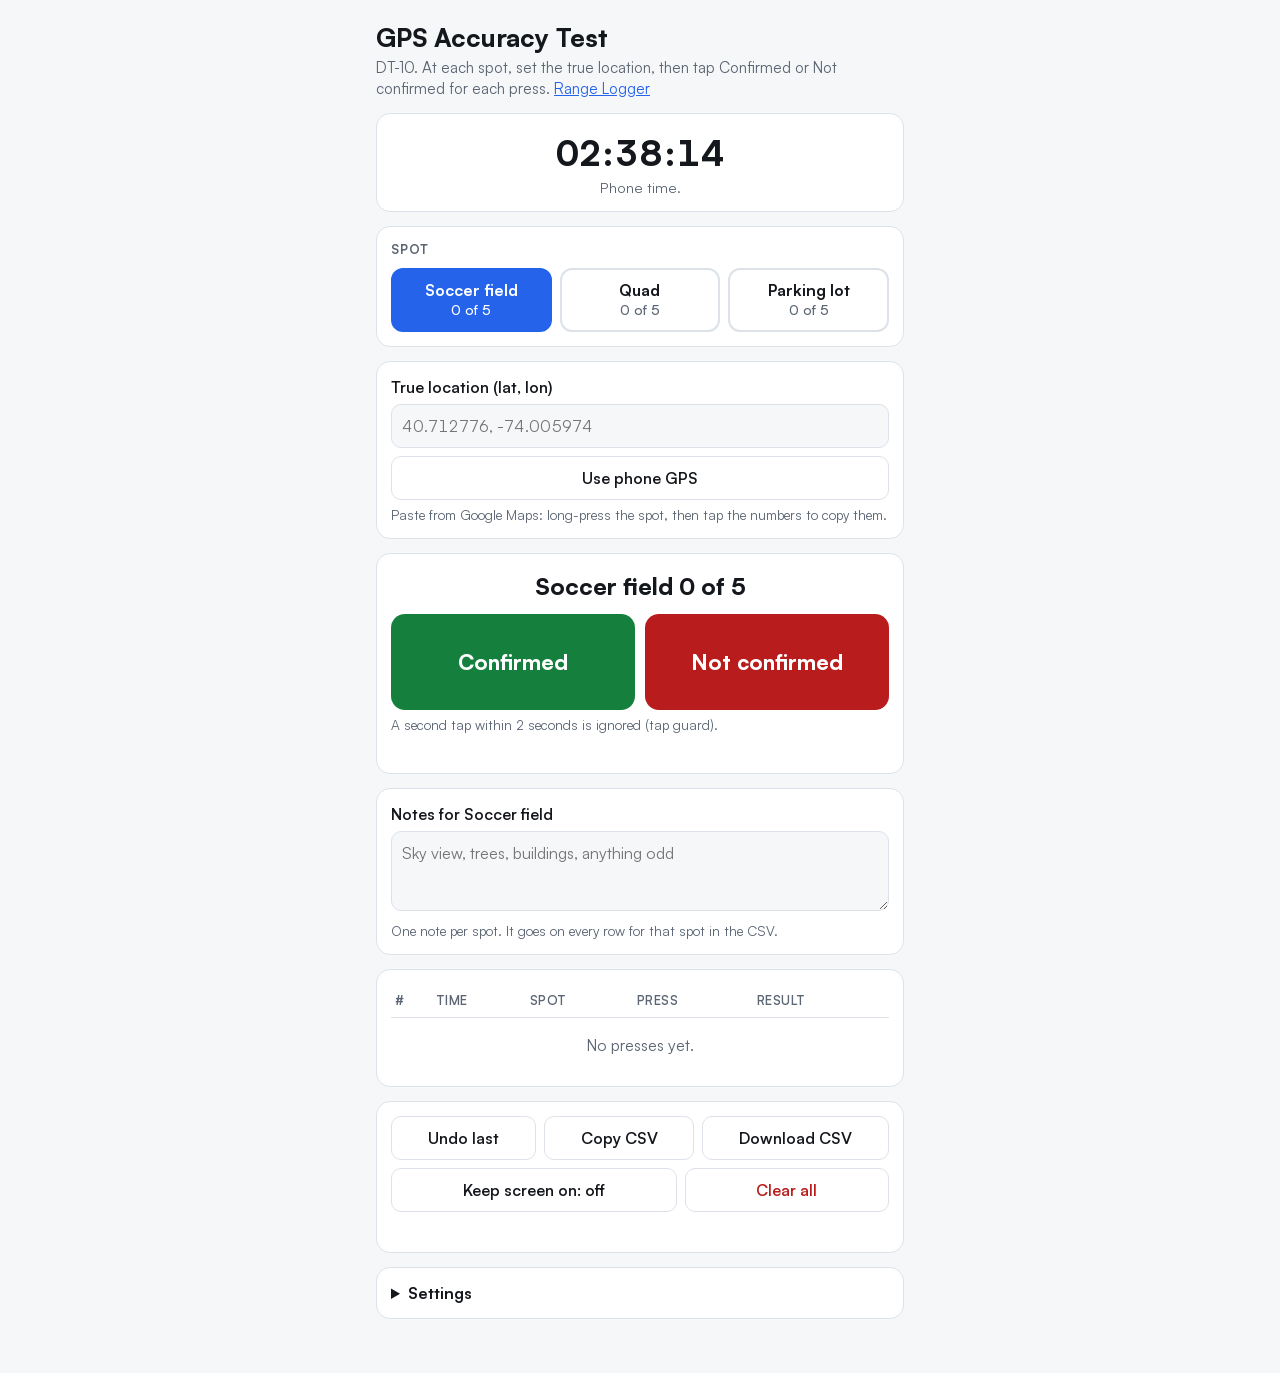
==== dt10.html @ 2b9cac17 "Add DT-10 GPS test page" ====
<!DOCTYPE html>
<html lang="en">
<head>
<meta charset="utf-8">
<meta name="viewport" content="width=device-width, initial-scale=1, viewport-fit=cover">
<meta name="color-scheme" content="light dark">
<title>GPS Accuracy Test</title>
<style>
  @font-face {
    font-family: "Satoshi";
    src: url("fonts/Satoshi-Variable.woff2") format("woff2");
    font-weight: 300 900;
    font-display: swap;
  }
  :root {
    --bg: #f6f7f9; --card: #ffffff; --text: #14171c; --muted: #5b6573; --line: #dde2e8;
    --accent: #2563eb; --accent-text: #ffffff; --ok: #15803d; --ok-bg: #dcfce7;
    --bad: #b91c1c; --bad-bg: #fee2e2; --flash: #dbeafe;
  }
  @media (prefers-color-scheme: dark) {
    :root {
      --bg: #0f1216; --card: #171b21; --text: #e8ecf1; --muted: #9aa5b3; --line: #2a313b;
      --accent: #3b82f6; --accent-text: #ffffff; --ok: #4ade80; --ok-bg: #14301f;
      --bad: #f87171; --bad-bg: #3a1717; --flash: #1e3a5f;
    }
  }
  * { box-sizing: border-box; }
  body {
    margin: 0; background: var(--bg); color: var(--text);
    font-family: "Satoshi", system-ui, -apple-system, "Segoe UI", sans-serif;
    -webkit-text-size-adjust: 100%;
  }
  main { max-width: 560px; margin: 0 auto; padding: 16px 16px 40px; }
  h1 { margin: 4px 0 2px; font-size: 1.6rem; font-weight: 800; }
  h2 { margin: 0 0 10px; font-size: 0.8rem; font-weight: 700; color: var(--muted); text-transform: uppercase; letter-spacing: 0.06em; }
  .sub { margin: 0 0 14px; color: var(--muted); font-size: 0.95rem; }
  .sub a { color: var(--accent); }
  .card { background: var(--card); border: 1px solid var(--line); border-radius: 14px; padding: 14px; margin-bottom: 14px; }
  .clock { font-variant-numeric: tabular-nums; font-size: 2.2rem; font-weight: 800; text-align: center; letter-spacing: 0.02em; }
  .hint { text-align: center; color: var(--muted); font-size: 0.9rem; margin-top: 2px; }
  button { font: inherit; touch-action: manipulation; cursor: pointer; }

  .spots { display: grid; grid-template-columns: repeat(3, 1fr); gap: 8px; }
  .spot-btn {
    min-height: 64px; padding: 8px 6px; border-radius: 12px; border: 2px solid var(--line);
    background: transparent; color: var(--text); font-weight: 700; line-height: 1.2;
  }
  .spot-btn .cnt { display: block; font-weight: 500; font-size: 0.85rem; color: var(--muted); margin-top: 2px; font-variant-numeric: tabular-nums; }
  .spot-btn[aria-pressed="true"] { background: var(--accent); color: var(--accent-text); border-color: var(--accent); }
  .spot-btn[aria-pressed="true"] .cnt { color: var(--accent-text); }

  .count { font-size: 1.5rem; font-weight: 800; text-align: center; font-variant-numeric: tabular-nums; margin: 2px 0 12px; }
  .results { display: grid; grid-template-columns: 1fr 1fr; gap: 10px; }
  .res-btn {
    min-height: 96px; border-radius: 14px; font-size: 1.35rem; font-weight: 800; line-height: 1.15;
    border: 2px solid transparent;
  }
  .res-btn.yes { background: var(--ok); color: #ffffff; }
  .res-btn.no { background: var(--bad); color: #ffffff; }
  @media (prefers-color-scheme: dark) {
    .res-btn.yes, .res-btn.no { color: #0f1216; }
  }
  .res-btn:active { transform: scale(0.98); }
  .res-btn.guarded { opacity: 0.5; }

  .row { display: flex; gap: 8px; flex-wrap: wrap; }
  .row > * { flex: 1 1 auto; }
  .tool {
    min-height: 44px; padding: 8px 12px; border-radius: 10px; border: 1px solid var(--line);
    background: transparent; color: var(--text); font-weight: 600;
  }
  .tool:disabled { color: var(--muted); cursor: default; }
  .tool.danger { color: var(--bad); }

  label { display: block; font-weight: 600; margin-bottom: 6px; }
  input[type="text"], textarea {
    width: 100%; font: inherit; padding: 10px; border-radius: 10px; border: 1px solid var(--line);
    background: var(--bg); color: var(--text);
  }
  input[type="text"] { font-variant-numeric: tabular-nums; }
  input[aria-invalid="true"] { border: 2px solid var(--bad); }
  textarea { min-height: 80px; resize: vertical; }
  .error { color: var(--bad); font-weight: 600; font-size: 0.9rem; margin: 6px 0 0; }
  .error:empty { display: none; }
  .srcline { font-size: 0.9rem; margin: 6px 0 0; color: var(--muted); }
  .srcline.gps { color: var(--text); font-weight: 600; }

  table { width: 100%; border-collapse: collapse; font-variant-numeric: tabular-nums; }
  th, td { text-align: left; padding: 8px 4px; border-bottom: 1px solid var(--line); font-size: 0.95rem; }
  th { color: var(--muted); font-weight: 600; font-size: 0.8rem; text-transform: uppercase; letter-spacing: 0.04em; }
  tr.new td { background: var(--flash); }
  .tag { display: inline-block; padding: 2px 8px; border-radius: 999px; border: 1px solid currentColor; font-weight: 700; font-size: 0.82rem; white-space: nowrap; }
  .tag.yes { color: var(--ok); background: var(--ok-bg); }
  .tag.no { color: var(--bad); background: var(--bad-bg); }
  .empty { color: var(--muted); text-align: center; padding: 16px 0; }
  .small { color: var(--muted); font-size: 0.85rem; margin: 6px 0 0; }
  .status { min-height: 1.2em; color: var(--muted); font-size: 0.9rem; margin-top: 8px; }
  details summary { cursor: pointer; font-weight: 700; }
</style>
</head>
<body>
<main>
  <h1>GPS Accuracy Test</h1>
  <p class="sub">DT-10. At each spot, set the true location, then tap Confirmed or Not confirmed for each press. <a href="index.html">Range Logger</a></p>

  <section class="card">
    <div class="clock" id="clock">--:--:--</div>
    <div class="hint">Phone time.</div>
  </section>

  <section class="card">
    <h2>Spot</h2>
    <div class="spots" id="spots" role="group" aria-label="Spot"></div>
  </section>

  <section class="card">
    <label for="loc">True location (lat, lon)</label>
    <input type="text" id="loc" inputmode="text" autocomplete="off" autocapitalize="off" spellcheck="false"
           placeholder="40.712776, -74.005974" aria-describedby="locErr locSrc">
    <p class="error" id="locErr" role="alert"></p>
    <p class="srcline" id="locSrc"></p>
    <div class="row" style="margin-top:8px">
      <button class="tool" id="gps" type="button">Use phone GPS</button>
    </div>
    <p class="small">Paste from Google Maps: long-press the spot, then tap the numbers to copy them.</p>
  </section>

  <section class="card">
    <div class="count" id="count" aria-live="polite"></div>
    <div class="results">
      <button class="res-btn yes" id="yes" type="button">Confirmed</button>
      <button class="res-btn no" id="no" type="button">Not confirmed</button>
    </div>
    <p class="small">A second tap within 2 seconds is ignored (tap guard).</p>
    <div class="status" id="status" role="status" aria-live="polite"></div>
  </section>

  <section class="card">
    <label for="note" id="noteLabel">Notes</label>
    <textarea id="note" placeholder="Sky view, trees, buildings, anything odd"></textarea>
    <p class="small">One note per spot. It goes on every row for that spot in the CSV.</p>
  </section>

  <section class="card">
    <table>
      <thead><tr><th>#</th><th>Time</th><th>Spot</th><th>Press</th><th>Result</th></tr></thead>
      <tbody id="rows"></tbody>
    </table>
    <div class="empty" id="empty">No presses yet.</div>
  </section>

  <section class="card">
    <div class="row">
      <button class="tool" id="undo" type="button">Undo last</button>
      <button class="tool" id="copy" type="button">Copy CSV</button>
      <button class="tool" id="download" type="button">Download CSV</button>
    </div>
    <div class="row" style="margin-top:8px">
      <button class="tool" id="wake" type="button">Keep screen on: off</button>
      <button class="tool danger" id="clear" type="button">Clear all</button>
    </div>
    <div class="status" id="status2" aria-hidden="true"></div>
  </section>

  <details class="card">
    <summary>Settings</summary>
    <div style="margin-top:10px">
      <label for="target">Presses per spot</label>
      <input type="text" id="target" inputmode="numeric" autocomplete="off">
      <p class="small">Used for the "3 of 5" count. Saved on this phone.</p>
    </div>
  </details>
</main>

<script>
(function () {
  "use strict";
  var KEY = "dt10.v1";
  var GUARD_MS = 2000;
  var SPOTS = ["Soccer field", "Quad", "Parking lot"];

  function blankSpot() { return { loc: "", source: "maps_pin", acc: null, note: "" }; }
  function freshState() {
    var s = { spot: SPOTS[0], target: 5, spots: {}, rows: [] };
    SPOTS.forEach(function (name) { s.spots[name] = blankSpot(); });
    return s;
  }

  // Browser storage can be missing or blocked, so every use is wrapped.
  function load() {
    var s = freshState();
    try {
      var raw = window.localStorage.getItem(KEY);
      var saved = raw ? JSON.parse(raw) : null;
      if (saved && Array.isArray(saved.rows)) {
        s.rows = saved.rows;
        if (SPOTS.indexOf(saved.spot) !== -1) { s.spot = saved.spot; }
        if (saved.target > 0) { s.target = saved.target; }
        SPOTS.forEach(function (name) {
          var sp = saved.spots && saved.spots[name];
          if (sp) {
            s.spots[name] = {
              loc: String(sp.loc || ""),
              source: sp.source === "phone_gps" ? "phone_gps" : "maps_pin",
              acc: typeof sp.acc === "number" ? sp.acc : null,
              note: String(sp.note || "")
            };
          }
        });
      }
    } catch (e) { /* start fresh */ }
    return s;
  }
  function save() {
    try { window.localStorage.setItem(KEY, JSON.stringify(state)); } catch (e) { /* not saved, still works */ }
  }

  var state = load();
  var lastTapAt = 0;
  var newestId = state.rows.length ? state.rows[state.rows.length - 1].id : null;
  var clearArmed = false, clearTimer = null;
  var wakeLock = null, wantWake = false;
  var gpsBusy = false;

  var el = function (id) { return document.getElementById(id); };
  function pad(n) { return (n < 10 ? "0" : "") + n; }
  function hms(d) { return pad(d.getHours()) + ":" + pad(d.getMinutes()) + ":" + pad(d.getSeconds()); }
  function setStatus(text) { el("status").textContent = text; el("status2").textContent = text; }
  function cur() { return state.spots[state.spot]; }

  // Reads "lat, lon" as Google Maps copies it. Also takes a space instead of the comma.
  function parseLoc(text) {
    var t = String(text).trim();
    if (t === "") { return { ok: false, msg: "Paste the true location first, as lat, lon." }; }
    var m = t.match(/^\(?\s*([-+]?\d+(?:\.\d+)?)\s*(?:,\s*|\s+)([-+]?\d+(?:\.\d+)?)\s*\)?$/);
    if (!m) { return { ok: false, msg: "That is not two numbers. Use the form 40.712776, -74.005974." }; }
    var lat = parseFloat(m[1]), lon = parseFloat(m[2]);
    if (!isFinite(lat) || !isFinite(lon)) { return { ok: false, msg: "That is not two numbers." }; }
    if (lat < -90 || lat > 90) { return { ok: false, msg: "Latitude must be between -90 and 90. Check the order is lat, lon." }; }
    if (lon < -180 || lon > 180) { return { ok: false, msg: "Longitude must be between -180 and 180." }; }
    return { ok: true, lat: lat, lon: lon };
  }

  function countFor(name) {
    return state.rows.filter(function (r) { return r.spot === name; }).length;
  }

  // Shows the error under the field. Empty is not marked as an error until a press is tried.
  function checkLoc(showEmpty) {
    var p = parseLoc(el("loc").value);
    var isEmpty = el("loc").value.trim() === "";
    var show = !p.ok && (!isEmpty || showEmpty);
    el("locErr").textContent = show ? p.msg : "";
    el("loc").setAttribute("aria-invalid", show ? "true" : "false");
    return p;
  }

  function renderSource() {
    var sp = cur(), s = el("locSrc");
    if (sp.source === "phone_gps" && sp.loc) {
      s.className = "srcline gps";
      s.textContent = "From phone GPS, accuracy +/- " + Math.round(sp.acc) + " m. Rows are marked phone_gps.";
    } else {
      s.className = "srcline";
      s.textContent = sp.loc ? "Pasted pin. Rows are marked maps_pin." : "";
    }
  }

  function renderSpots() {
    var box = el("spots");
    box.innerHTML = "";
    SPOTS.forEach(function (name) {
      var b = document.createElement("button");
      b.type = "button";
      b.className = "spot-btn";
      b.setAttribute("aria-pressed", name === state.spot ? "true" : "false");
      b.appendChild(document.createTextNode(name));
      var c = document.createElement("span");
      c.className = "cnt";
      c.textContent = countFor(name) + " of " + state.target;
      b.appendChild(c);
      b.addEventListener("click", function () { pickSpot(name); });
      box.appendChild(b);
    });
    el("count").textContent = state.spot + " " + countFor(state.spot) + " of " + state.target;
  }

  function renderSpotFields() {
    el("loc").value = cur().loc;
    el("note").value = cur().note;
    el("noteLabel").textContent = "Notes for " + state.spot;
    checkLoc(false);
    renderSource();
  }

  function pickSpot(name) {
    if (name === state.spot) { return; }
    state.spot = name;
    save();
    renderSpots();
    renderSpotFields();
    setStatus("Spot set to " + name + ".");
  }

  function renderRows() {
    var body = el("rows");
    body.innerHTML = "";
    state.rows.slice().reverse().forEach(function (r) {
      var tr = document.createElement("tr");
      if (r.id === newestId) { tr.className = "new"; }
      [String(r.n), hms(new Date(r.epoch_ms)), r.spot, String(r.press)].forEach(function (t) {
        var td = document.createElement("td");
        td.textContent = t;
        tr.appendChild(td);
      });
      var td = document.createElement("td");
      var tag = document.createElement("span");
      var yes = r.result === "confirmed";
      tag.className = "tag " + (yes ? "yes" : "no");
      tag.textContent = yes ? "Confirmed" : "Not confirmed";
      td.appendChild(tag);
      tr.appendChild(td);
      body.appendChild(tr);
    });
    el("empty").style.display = state.rows.length ? "none" : "block";
  }

  function renderAll() { renderSpots(); renderRows(); }

  function record(result, button) {
    var now = Date.now();
    if (now - lastTapAt < GUARD_MS) {
      setStatus("Ignored a second tap within 2 seconds (tap guard).");
      button.classList.add("guarded");
      setTimeout(function () { button.classList.remove("guarded"); }, 300);
      return;
    }
    var p = checkLoc(true);
    if (!p.ok) {
      setStatus("Not saved. Fix the true location first.");
      el("loc").focus();
      return;
    }
    lastTapAt = now;
    var sp = cur();
    var row = {
      id: now,
      n: state.rows.length + 1,
      spot: state.spot,
      press: countFor(state.spot) + 1,
      result: result,
      true_lat: p.lat,
      true_lon: p.lon,
      source: sp.source,
      phone_acc_m: sp.source === "phone_gps" ? sp.acc : null,
      iso: new Date(now).toISOString(),
      epoch_ms: now
    };
    state.rows.push(row);
    newestId = row.id;
    save();
    renderAll();
    setStatus("Saved " + row.spot + " press " + row.press + ": " +
      (result === "confirmed" ? "Confirmed" : "Not confirmed") + ".");
  }

  function useGps() {
    if (gpsBusy) { return; }
    if (!("geolocation" in navigator)) { setStatus("This browser has no GPS support."); return; }
    gpsBusy = true;
    var spotAtStart = state.spot;
    el("gps").disabled = true;
    el("gps").textContent = "Getting position...";
    setStatus("Waiting for the phone GPS. Stand still.");
    navigator.geolocation.getCurrentPosition(function (pos) {
      gpsBusy = false;
      el("gps").disabled = false;
      el("gps").textContent = "Use phone GPS";
      var sp = state.spots[spotAtStart];
      sp.loc = pos.coords.latitude.toFixed(6) + ", " + pos.coords.longitude.toFixed(6);
      sp.source = "phone_gps";
      sp.acc = pos.coords.accuracy;
      save();
      if (state.spot === spotAtStart) { renderSpotFields(); }
      setStatus("Phone GPS for " + spotAtStart + ", accuracy +/- " + Math.round(pos.coords.accuracy) + " m.");
    }, function (err) {
      gpsBusy = false;
      el("gps").disabled = false;
      el("gps").textContent = "Use phone GPS";
      setStatus(err.code === 1 ? "Location is blocked. Allow it in the browser's site settings."
              : err.code === 3 ? "GPS timed out. Try again outside."
              : "No position available. Try again outside.");
    }, { enableHighAccuracy: true, maximumAge: 0, timeout: 30000 });
  }

  // CSV fields with a comma, quote, or line break are quoted.
  function q(v) {
    var s = v === null || v === undefined ? "" : String(v);
    return /[",\r\n]/.test(s) ? '"' + s.replace(/"/g, '""') + '"' : s;
  }
  function csv() {
    var lines = ["n,spot,press,result,true_lat,true_lon,source,phone_acc_m,iso,epoch_ms,note"];
    state.rows.forEach(function (r) {
      var sp = state.spots[r.spot];
      var acc = r.source === "phone_gps" ? r.phone_acc_m : null;
      lines.push([r.n, r.spot, r.press, r.result, r.true_lat, r.true_lon, r.source, acc, r.iso, r.epoch_ms,
                  sp ? sp.note : ""].map(q).join(","));
    });
    return lines.join("\n") + "\n";
  }
  function fileName() {
    var d = state.rows.length ? new Date(state.rows[0].epoch_ms) : new Date();
    return "dt10_" + d.getFullYear() + "-" + pad(d.getMonth() + 1) + "-" + pad(d.getDate()) +
      "_" + pad(d.getHours()) + pad(d.getMinutes()) + ".csv";
  }
  function copyText(text) {
    if (navigator.clipboard && navigator.clipboard.writeText) {
      return navigator.clipboard.writeText(text);
    }
    return new Promise(function (resolve, reject) {
      var ta = document.createElement("textarea");
      ta.value = text;
      ta.setAttribute("readonly", "");
      ta.style.position = "fixed";
      ta.style.opacity = "0";
      document.body.appendChild(ta);
      ta.select();
      var ok = false;
      try { ok = document.execCommand("copy"); } catch (e) { ok = false; }
      document.body.removeChild(ta);
      if (ok) { resolve(); } else { reject(new Error("copy failed")); }
    });
  }

  // ---------- wiring ----------
  el("yes").addEventListener("click", function () { record("confirmed", el("yes")); });
  el("no").addEventListener("click", function () { record("not_confirmed", el("no")); });
  el("gps").addEventListener("click", useGps);

  el("loc").addEventListener("input", function () {
    var sp = cur();
    sp.loc = el("loc").value;
    // A typed or pasted value is a map pin, not phone GPS.
    sp.source = "maps_pin";
    sp.acc = null;
    save();
    checkLoc(false);
    renderSource();
  });
  el("note").addEventListener("input", function () { cur().note = el("note").value; save(); });

  el("undo").addEventListener("click", function () {
    if (!state.rows.length) { setStatus("Nothing to undo."); return; }
    var r = state.rows.pop();
    newestId = state.rows.length ? state.rows[state.rows.length - 1].id : null;
    lastTapAt = 0;
    save();
    renderAll();
    setStatus("Removed row " + r.n + " (" + r.spot + " press " + r.press + ").");
  });

  el("copy").addEventListener("click", function () {
    if (!state.rows.length) { setStatus("No rows yet."); return; }
    copyText(csv()).then(function () { setStatus("CSV copied."); },
                         function () { setStatus("Copy did not work here. Use Download CSV."); });
  });

  el("download").addEventListener("click", function () {
    if (!state.rows.length) { setStatus("No rows yet."); return; }
    var blob = new Blob([csv()], { type: "text/csv" });
    var url = URL.createObjectURL(blob);
    var a = document.createElement("a");
    a.href = url;
    a.download = fileName();
    document.body.appendChild(a);
    a.click();
    document.body.removeChild(a);
    setTimeout(function () { URL.revokeObjectURL(url); }, 1000);
    setStatus("Downloaded " + a.download + ".");
  });

  el("clear").addEventListener("click", function () {
    if (!clearArmed) {
      clearArmed = true;
      el("clear").textContent = "Tap again to clear";
      setStatus("Tap Clear again within 3 seconds to delete all " + state.rows.length +
        " rows, the true locations, and the notes.");
      clearTimer = setTimeout(function () { clearArmed = false; el("clear").textContent = "Clear all"; }, 3000);
      return;
    }
    clearTimeout(clearTimer);
    clearArmed = false;
    el("clear").textContent = "Clear all";
    var target = state.target;
    state = freshState();
    state.target = target;
    newestId = null;
    lastTapAt = 0;
    save();
    renderAll();
    renderSpotFields();
    setStatus("Cleared.");
  });

  function setWakeLabel() { el("wake").textContent = "Keep screen on: " + (wakeLock ? "on" : "off"); }
  function requestWake() {
    if (!("wakeLock" in navigator)) { setStatus("This browser cannot keep the screen on."); wantWake = false; return; }
    navigator.wakeLock.request("screen").then(function (lock) {
      wakeLock = lock;
      lock.addEventListener("release", function () { wakeLock = null; setWakeLabel(); });
      setWakeLabel();
    }, function () { setStatus("Could not keep the screen on."); });
  }
  el("wake").addEventListener("click", function () {
    if (wakeLock || wantWake) {
      wantWake = false;
      if (wakeLock) { try { wakeLock.release(); } catch (e) { /* ignore */ } }
      wakeLock = null;
      setWakeLabel();
      return;
    }
    wantWake = true;
    requestWake();
  });
  // The browser drops the lock when the page is hidden. Take it back on return.
  document.addEventListener("visibilitychange", function () {
    if (wantWake && !wakeLock && document.visibilityState === "visible") { requestWake(); }
  });

  el("target").addEventListener("change", function () {
    var n = parseInt(el("target").value, 10);
    if (!(n > 0)) { setStatus("Type a whole number above 0."); el("target").value = state.target; return; }
    state.target = n;
    save();
    renderSpots();
    setStatus("Presses per spot set to " + n + ".");
  });

  function tick() { el("clock").textContent = hms(new Date()); }
  setInterval(tick, 250);
  tick();
  el("target").value = state.target;
  renderAll();
  renderSpotFields();
  if (state.rows.length) { setStatus("Restored " + state.rows.length + " rows saved on this phone."); }

  // for testing only: lets a test read the CSV and the parser without clicking
  window.__dt10 = { csv: csv, parseLoc: parseLoc, state: function () { return state; } };
})();
</script>
</body>
</html>
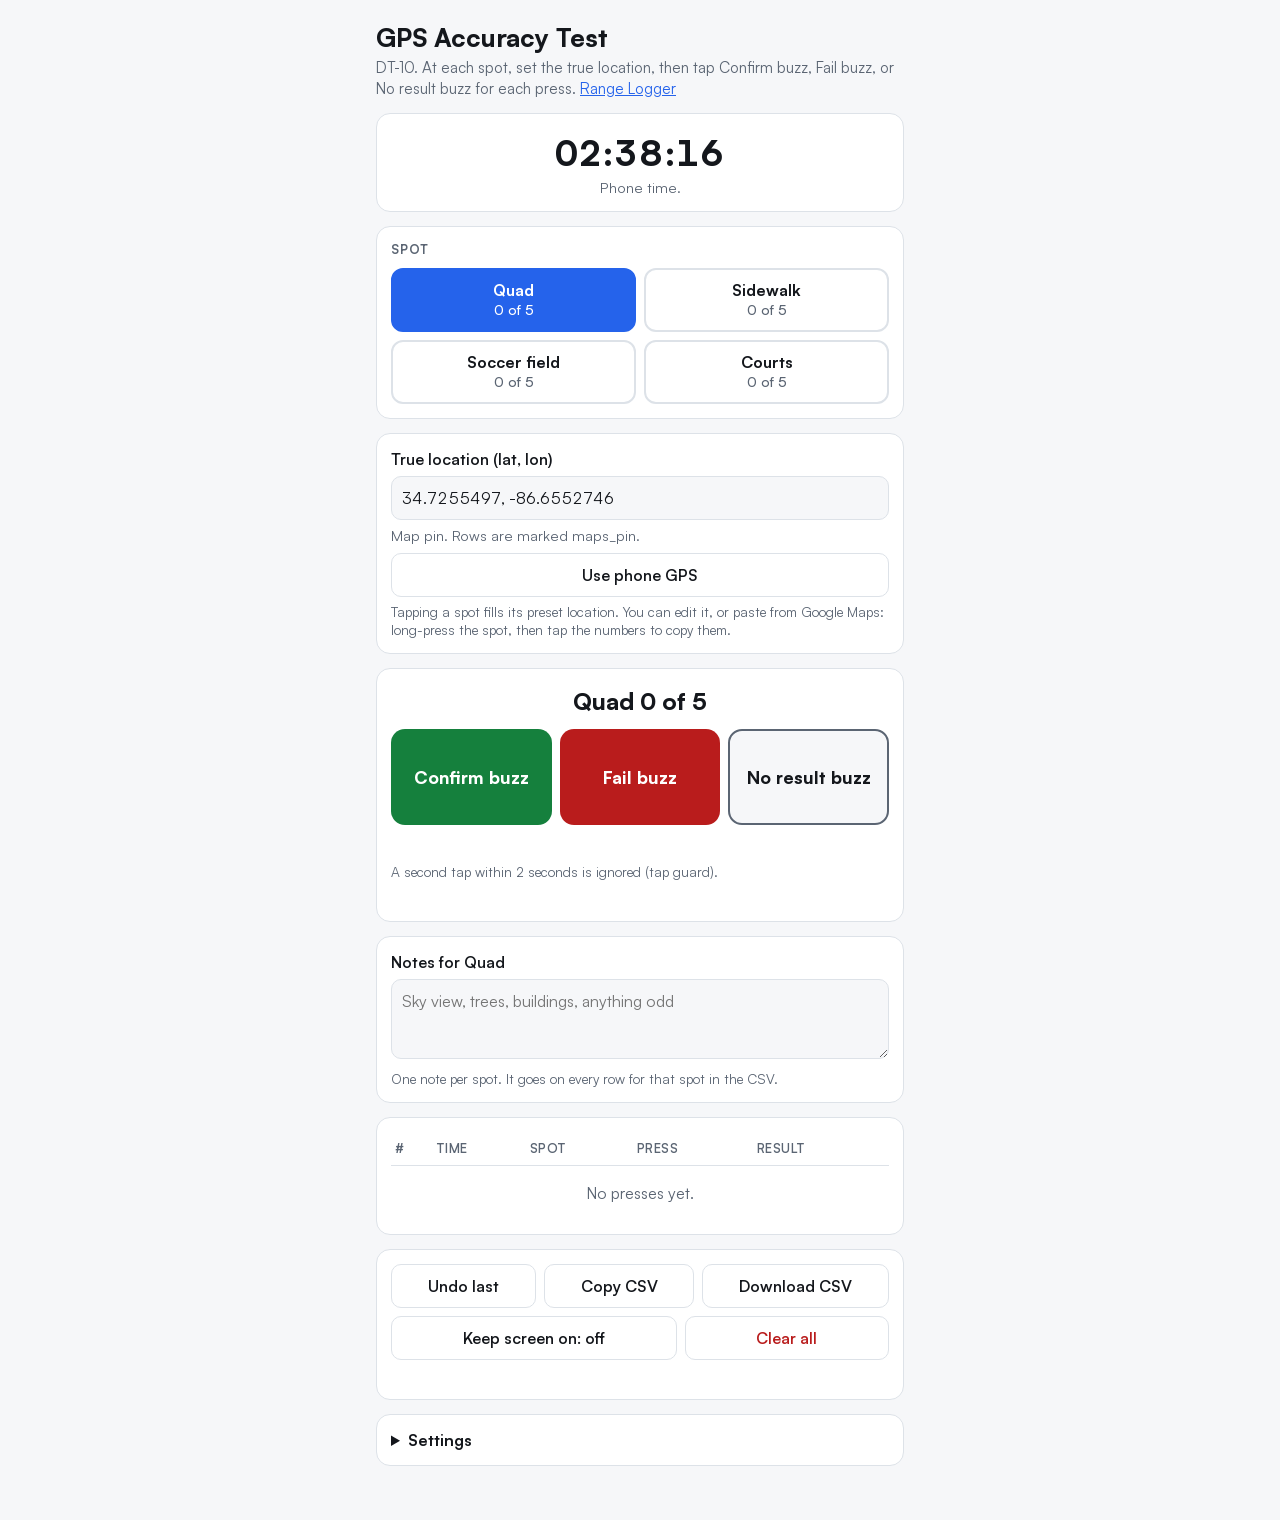
==== commit 3bc691d9: "Updated DT-10 website" ====
--- a/dt10.html
+++ b/dt10.html
@@ -40,7 +40,7 @@
   .hint { text-align: center; color: var(--muted); font-size: 0.9rem; margin-top: 2px; }
   button { font: inherit; touch-action: manipulation; cursor: pointer; }
 
-  .spots { display: grid; grid-template-columns: repeat(3, 1fr); gap: 8px; }
+  .spots { display: grid; grid-template-columns: repeat(2, 1fr); gap: 8px; }
   .spot-btn {
     min-height: 64px; padding: 8px 6px; border-radius: 12px; border: 2px solid var(--line);
     background: transparent; color: var(--text); font-weight: 700; line-height: 1.2;
@@ -50,13 +50,15 @@
   .spot-btn[aria-pressed="true"] .cnt { color: var(--accent-text); }
 
   .count { font-size: 1.5rem; font-weight: 800; text-align: center; font-variant-numeric: tabular-nums; margin: 2px 0 12px; }
-  .results { display: grid; grid-template-columns: 1fr 1fr; gap: 10px; }
+  .results { display: grid; grid-template-columns: repeat(3, 1fr); gap: 8px; }
   .res-btn {
-    min-height: 96px; border-radius: 14px; font-size: 1.35rem; font-weight: 800; line-height: 1.15;
+    min-height: 96px; padding: 8px 4px; border-radius: 14px; font-size: 1.1rem; font-weight: 800; line-height: 1.15;
     border: 2px solid transparent;
   }
   .res-btn.yes { background: var(--ok); color: #ffffff; }
   .res-btn.no { background: var(--bad); color: #ffffff; }
+  .res-btn.none { background: var(--bg); color: var(--text); border-color: var(--muted); }
+  .countdown { min-height: 1.4em; margin-top: 10px; text-align: center; font-weight: 700; font-variant-numeric: tabular-nums; }
   @media (prefers-color-scheme: dark) {
     .res-btn.yes, .res-btn.no { color: #0f1216; }
   }
@@ -92,6 +94,7 @@
   .tag { display: inline-block; padding: 2px 8px; border-radius: 999px; border: 1px solid currentColor; font-weight: 700; font-size: 0.82rem; white-space: nowrap; }
   .tag.yes { color: var(--ok); background: var(--ok-bg); }
   .tag.no { color: var(--bad); background: var(--bad-bg); }
+  .tag.none { color: var(--muted); background: transparent; }
   .empty { color: var(--muted); text-align: center; padding: 16px 0; }
   .small { color: var(--muted); font-size: 0.85rem; margin: 6px 0 0; }
   .status { min-height: 1.2em; color: var(--muted); font-size: 0.9rem; margin-top: 8px; }
@@ -101,7 +104,7 @@
 <body>
 <main>
   <h1>GPS Accuracy Test</h1>
-  <p class="sub">DT-10. At each spot, set the true location, then tap Confirmed or Not confirmed for each press. <a href="index.html">Range Logger</a></p>
+  <p class="sub">DT-10. At each spot, set the true location, then tap Confirm buzz, Fail buzz, or No result buzz for each press. <a href="index.html">Range Logger</a></p>
 
   <section class="card">
     <div class="clock" id="clock">--:--:--</div>
@@ -122,15 +125,17 @@
     <div class="row" style="margin-top:8px">
       <button class="tool" id="gps" type="button">Use phone GPS</button>
     </div>
-    <p class="small">Paste from Google Maps: long-press the spot, then tap the numbers to copy them.</p>
+    <p class="small">Tapping a spot fills its preset location. You can edit it, or paste from Google Maps: long-press the spot, then tap the numbers to copy them.</p>
   </section>
 
   <section class="card">
     <div class="count" id="count" aria-live="polite"></div>
     <div class="results">
-      <button class="res-btn yes" id="yes" type="button">Confirmed</button>
-      <button class="res-btn no" id="no" type="button">Not confirmed</button>
+      <button class="res-btn yes" id="yes" type="button">Confirm buzz</button>
+      <button class="res-btn no" id="no" type="button">Fail buzz</button>
+      <button class="res-btn none" id="none" type="button">No result buzz</button>
     </div>
+    <div class="countdown" id="countdown"></div>
     <p class="small">A second tap within 2 seconds is ignored (tap guard).</p>
     <div class="status" id="status" role="status" aria-live="polite"></div>
   </section>
@@ -177,12 +182,28 @@
   "use strict";
   var KEY = "dt10.v1";
   var GUARD_MS = 2000;
-  var SPOTS = ["Soccer field", "Quad", "Parking lot"];
-
-  function blankSpot() { return { loc: "", source: "maps_pin", acc: null, note: "" }; }
+  var COUNTDOWN_MS = 30000;
+  var PRESETS = [
+    { name: "Quad", loc: "34.7255497, -86.6552746" },
+    { name: "Sidewalk", loc: "34.7252069, -86.6547724" },
+    { name: "Soccer field", loc: "34.7235808, -86.6539513" },
+    { name: "Courts", loc: "34.7243290, -86.6539111" }
+  ];
+  var SPOTS = PRESETS.map(function (p) { return p.name; });
+  var RESULTS = {
+    confirm: { label: "Confirm buzz", short: "Confirm", cls: "yes" },
+    fail: { label: "Fail buzz", short: "Fail", cls: "no" },
+    none: { label: "No result buzz", short: "No result", cls: "none" }
+  };
+
+  function presetLoc(name) {
+    for (var i = 0; i < PRESETS.length; i++) { if (PRESETS[i].name === name) { return PRESETS[i].loc; } }
+    return "";
+  }
+  function blankSpot(name) { return { loc: presetLoc(name), source: "maps_pin", acc: null, note: "" }; }
   function freshState() {
     var s = { spot: SPOTS[0], target: 5, spots: {}, rows: [] };
-    SPOTS.forEach(function (name) { s.spots[name] = blankSpot(); });
+    SPOTS.forEach(function (name) { s.spots[name] = blankSpot(name); });
     return s;
   }
 
@@ -194,13 +215,18 @@
       var saved = raw ? JSON.parse(raw) : null;
       if (saved && Array.isArray(saved.rows)) {
         s.rows = saved.rows;
+        // Rows saved by the first version used other result words.
+        s.rows.forEach(function (r) {
+          if (r.result === "confirmed") { r.result = "confirm"; }
+          else if (r.result === "not_confirmed") { r.result = "fail"; }
+        });
         if (SPOTS.indexOf(saved.spot) !== -1) { s.spot = saved.spot; }
         if (saved.target > 0) { s.target = saved.target; }
         SPOTS.forEach(function (name) {
           var sp = saved.spots && saved.spots[name];
           if (sp) {
             s.spots[name] = {
-              loc: String(sp.loc || ""),
+              loc: String(sp.loc || presetLoc(name)),
               source: sp.source === "phone_gps" ? "phone_gps" : "maps_pin",
               acc: typeof sp.acc === "number" ? sp.acc : null,
               note: String(sp.note || "")
@@ -221,6 +247,9 @@
   var clearArmed = false, clearTimer = null;
   var wakeLock = null, wantWake = false;
   var gpsBusy = false;
+  // When the 30 second reminder ends. 0 means no reminder is running.
+  var countdownUntil = state.rows.length ? state.rows[state.rows.length - 1].epoch_ms + COUNTDOWN_MS : 0;
+  if (countdownUntil <= Date.now()) { countdownUntil = 0; }
 
   var el = function (id) { return document.getElementById(id); };
   function pad(n) { return (n < 10 ? "0" : "") + n; }
@@ -262,7 +291,7 @@
       s.textContent = "From phone GPS, accuracy +/- " + Math.round(sp.acc) + " m. Rows are marked phone_gps.";
     } else {
       s.className = "srcline";
-      s.textContent = sp.loc ? "Pasted pin. Rows are marked maps_pin." : "";
+      s.textContent = sp.loc ? "Map pin. Rows are marked maps_pin." : "";
     }
   }
 
@@ -294,12 +323,16 @@
   }
 
   function pickSpot(name) {
-    if (name === state.spot) { return; }
+    // Every tap on a spot loads its preset location, even the spot already selected.
     state.spot = name;
+    var sp = state.spots[name];
+    sp.loc = presetLoc(name);
+    sp.source = "maps_pin";
+    sp.acc = null;
     save();
     renderSpots();
     renderSpotFields();
-    setStatus("Spot set to " + name + ".");
+    setStatus(name + ": preset location filled. You can edit it.");
   }
 
   function renderRows() {
@@ -315,9 +348,9 @@
       });
       var td = document.createElement("td");
       var tag = document.createElement("span");
-      var yes = r.result === "confirmed";
-      tag.className = "tag " + (yes ? "yes" : "no");
-      tag.textContent = yes ? "Confirmed" : "Not confirmed";
+      var info = RESULTS[r.result] || RESULTS.none;
+      tag.className = "tag " + info.cls;
+      tag.textContent = info.short;
       td.appendChild(tag);
       tr.appendChild(td);
       body.appendChild(tr);
@@ -326,6 +359,14 @@
   }
 
   function renderAll() { renderSpots(); renderRows(); }
+
+  // A reminder only. The result buttons stay usable the whole time.
+  function renderCountdown() {
+    var box = el("countdown");
+    if (!countdownUntil) { box.textContent = ""; return; }
+    var left = Math.ceil((countdownUntil - Date.now()) / 1000);
+    box.textContent = left > 0 ? "Next press in " + left + " s" : "Ready for the next press.";
+  }
 
   function record(result, button) {
     var now = Date.now();
@@ -358,10 +399,11 @@
     };
     state.rows.push(row);
     newestId = row.id;
+    countdownUntil = now + COUNTDOWN_MS;
     save();
     renderAll();
-    setStatus("Saved " + row.spot + " press " + row.press + ": " +
-      (result === "confirmed" ? "Confirmed" : "Not confirmed") + ".");
+    renderCountdown();
+    setStatus("Saved " + row.spot + " press " + row.press + ": " + RESULTS[result].short + ".");
   }
 
   function useGps() {
@@ -433,8 +475,9 @@
   }
 
   // ---------- wiring ----------
-  el("yes").addEventListener("click", function () { record("confirmed", el("yes")); });
-  el("no").addEventListener("click", function () { record("not_confirmed", el("no")); });
+  el("yes").addEventListener("click", function () { record("confirm", el("yes")); });
+  el("no").addEventListener("click", function () { record("fail", el("no")); });
+  el("none").addEventListener("click", function () { record("none", el("none")); });
   el("gps").addEventListener("click", useGps);
 
   el("loc").addEventListener("input", function () {
@@ -454,6 +497,8 @@
     var r = state.rows.pop();
     newestId = state.rows.length ? state.rows[state.rows.length - 1].id : null;
     lastTapAt = 0;
+    countdownUntil = 0;
+    renderCountdown();
     save();
     renderAll();
     setStatus("Removed row " + r.n + " (" + r.spot + " press " + r.press + ").");
@@ -496,6 +541,8 @@
     state.target = target;
     newestId = null;
     lastTapAt = 0;
+    countdownUntil = 0;
+    renderCountdown();
     save();
     renderAll();
     renderSpotFields();
@@ -536,7 +583,7 @@
     setStatus("Presses per spot set to " + n + ".");
   });
 
-  function tick() { el("clock").textContent = hms(new Date()); }
+  function tick() { el("clock").textContent = hms(new Date()); renderCountdown(); }
   setInterval(tick, 250);
   tick();
   el("target").value = state.target;
